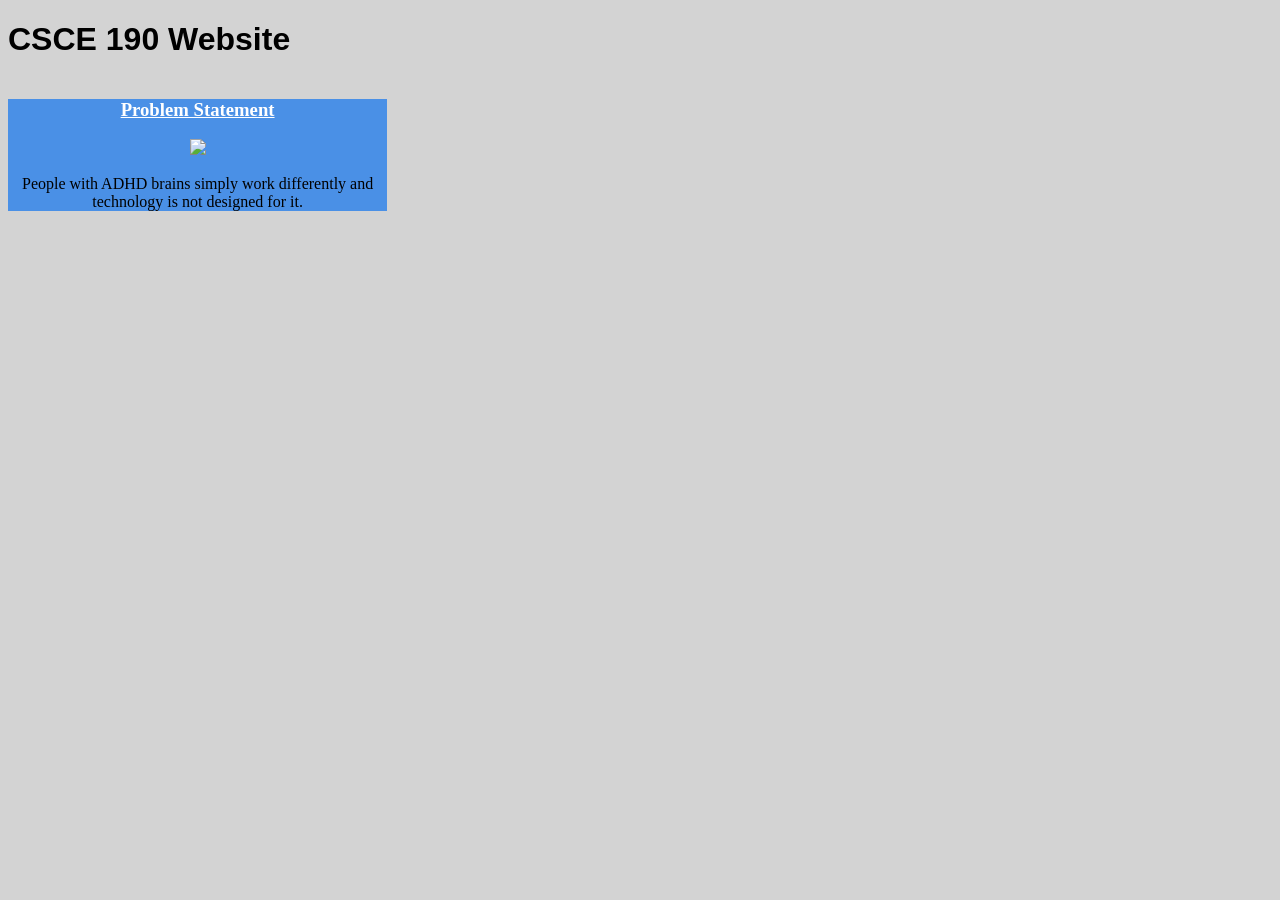
==== FocusHub/index.html @ d00b380f "rename renamed to index" ====
<!DOCTYPE html>
<html>
    <head>
        <meta charset="UTF-8">
        <title>CSCE 190: Ryan Newhouse</title>
        <link rel="stylesheet" href="FocusHub.css">

    </head>
    <body>
            <h1 id="title">CSCE 190 Website</h1>
            <script src="script.js"></script>       
        <div id="outerDiv" class="outerDiv"></div>
        <div class = "projects">
            <!--Problem Statement Assignment-->
            <section class="project">
                <a href="files/FocusHub - CSCE190.pdf"><h3>Problem Statement</h3></a>
                <a href="files/FocusHub - CSCE190.pdf"><img src="images/prblem.png"></a>
                <p>People with ADHD brains simply work differently and technology is not designed for it.</p>
            </section>
    </body>
</html>
---- FocusHub/FocusHub.css ----
body {
    background-color: lightgray;
}
.outerDiv {
    display:flex;
    flex-wrap:wrap;
}

.projects {
    padding: auto;
    text-align: center;
    width: 30%;
    background-color: rgb(74, 144, 230);
}

a {
    color:white;
}

#title {
    font-family: sans-serif;
    white-space: nowrap;
    cursor: default;
}
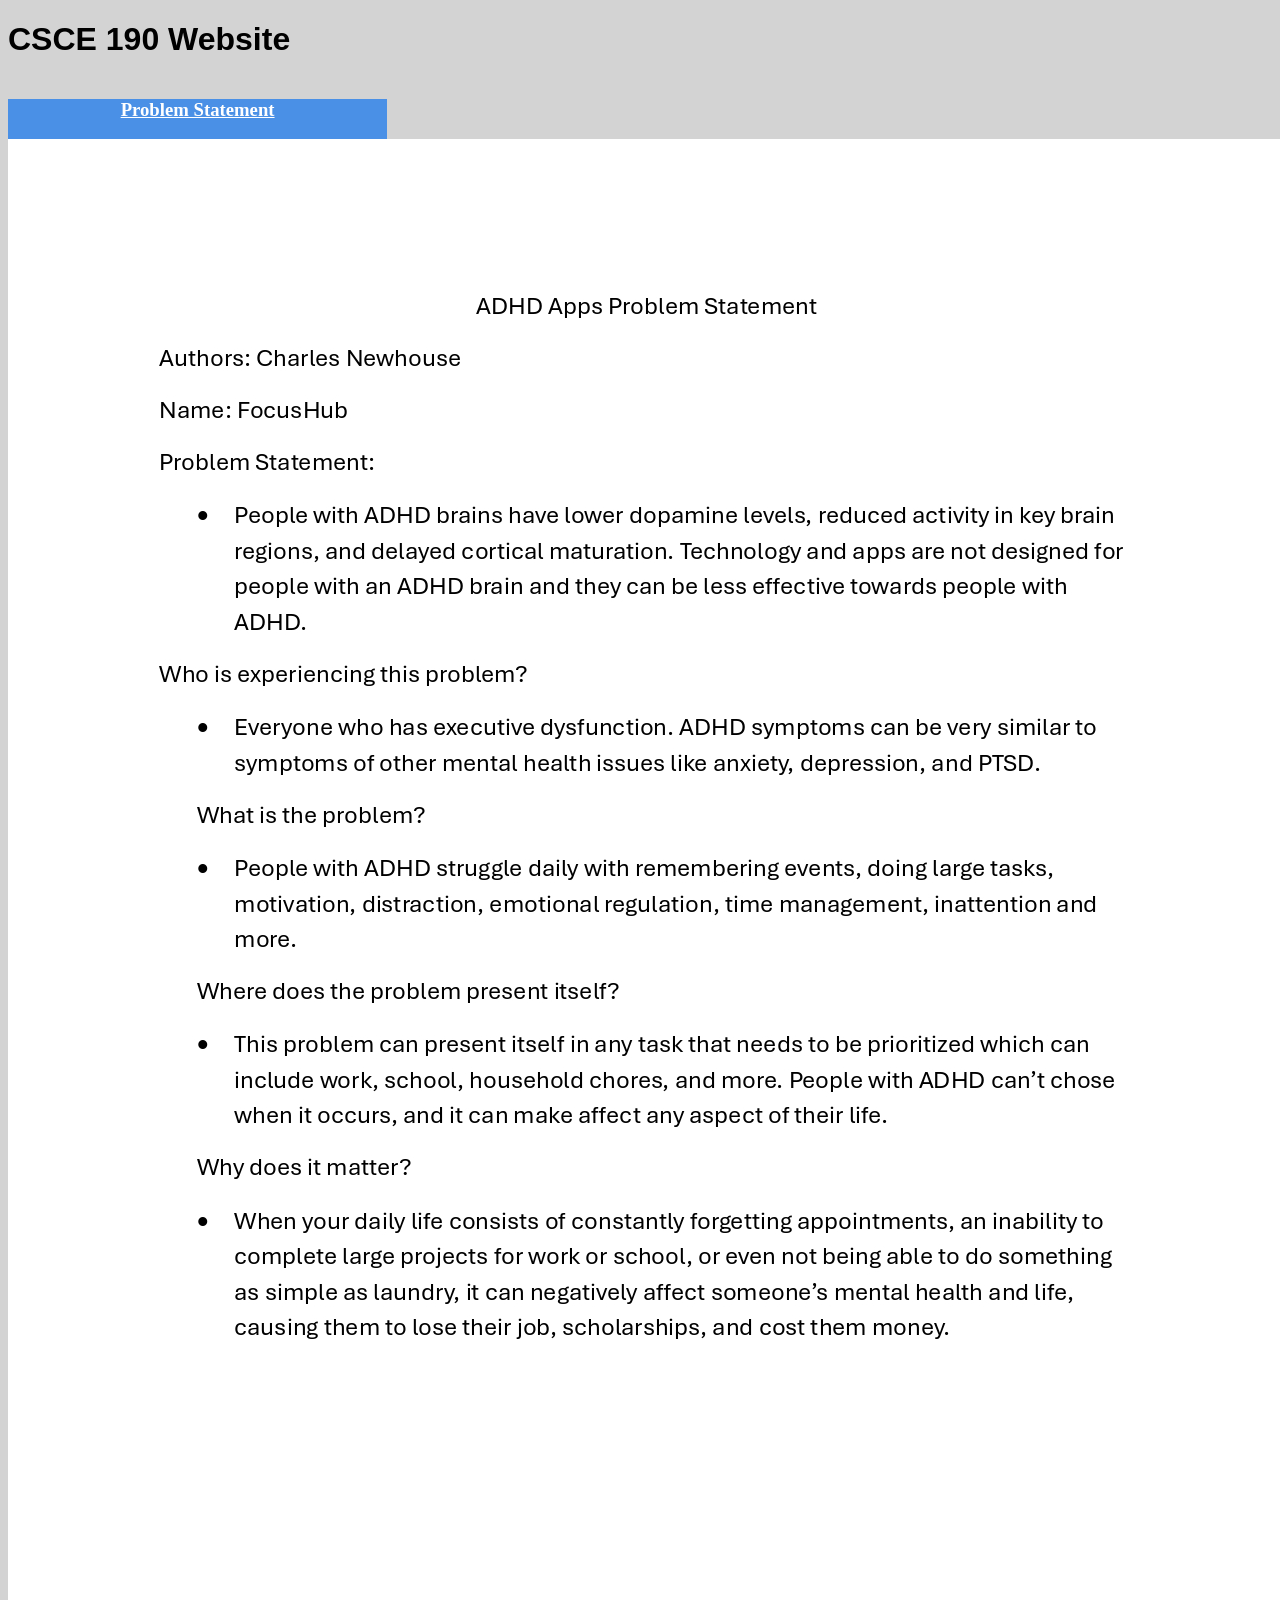
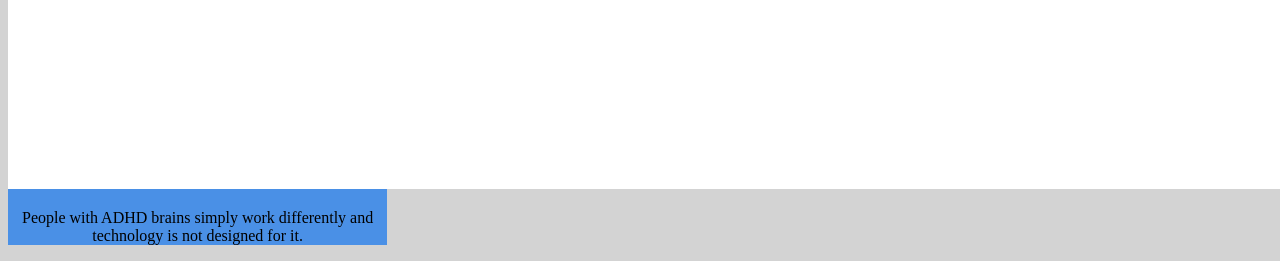
==== commit 0594c1cb: "Update index.html fixed files instead of images" ====
--- a/FocusHub/index.html
+++ b/FocusHub/index.html
@@ -14,7 +14,7 @@
             <!--Problem Statement Assignment-->
             <section class="project">
                 <a href="files/FocusHub - CSCE190.pdf"><h3>Problem Statement</h3></a>
-                <a href="files/FocusHub - CSCE190.pdf"><img src="images/prblem.png"></a>
+                <a href="files/FocusHub - CSCE190.pdf"><img src="files/prblem.jpg"></a>
                 <p>People with ADHD brains simply work differently and technology is not designed for it.</p>
             </section>
     </body>
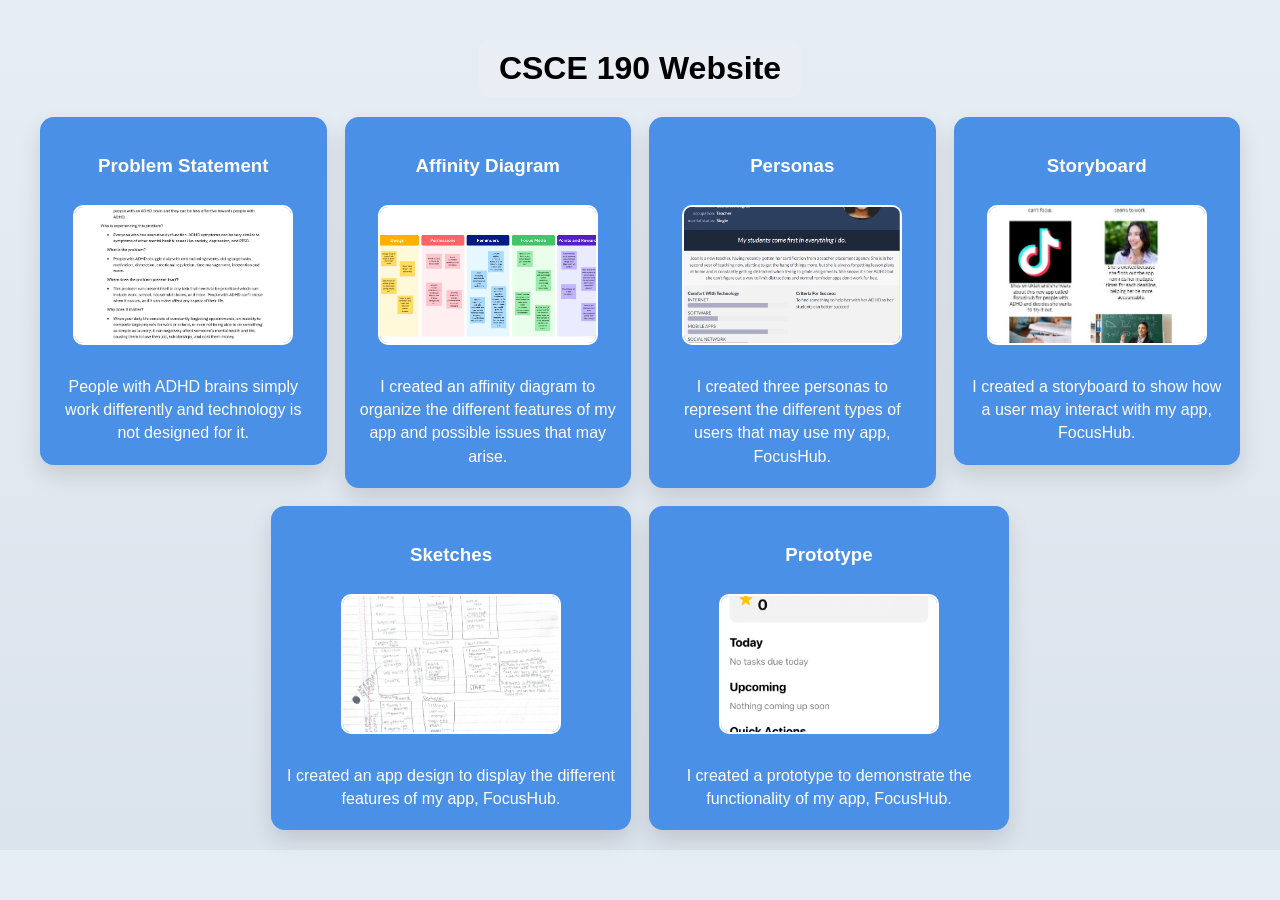
==== commit f3b235d5: "Finish FocusHub" ====
--- a/FocusHub/index.html
+++ b/FocusHub/index.html
@@ -9,13 +9,61 @@
     <body>
             <h1 id="title">CSCE 190 Website</h1>
             <script src="script.js"></script>       
-        <div id="outerDiv" class="outerDiv"></div>
         <div class = "projects">
             <!--Problem Statement Assignment-->
             <section class="project">
                 <a href="files/FocusHub - CSCE190.pdf"><h3>Problem Statement</h3></a>
-                <a href="files/FocusHub - CSCE190.pdf"><img src="files/prblem.jpg"></a>
-                <p>People with ADHD brains simply work differently and technology is not designed for it.</p>
+                <a href="files/FocusHub - CSCE190.pdf"><img src="images/prblem.jpg"></a>
+                <p>People with ADHD brains simply work differently and technology
+                     is not designed for it.</p>
             </section>
+         
+        <!--Affinity Diagram Assignment -->
+            <section class="project">
+                <a href="files/FocusHub_Affinity.pdf"><h3>Affinity Diagram</h3></a>
+                <a href="files/FocusHub_Affinity.pdf"><img src="images/affinity.png"></a>
+                <p>
+                I created an affinity diagram to organize the different
+                 features of my app and possible issues that may arise.
+                </p>
+            </section>
+
+            <!--Personas Assignment -->
+            <section class="project">
+                <a href="files/FocusHub_Personas.pdf"><h3>Personas</h3></a>
+                <a href="files/FocusHub_Personas.pdf"><img src="images/personas.jpg"></a>
+                <p>
+                    I created three personas to represent the different types of
+                     users that may use my app, FocusHub. 
+                </p>
+            </section>
+            <!--Storyboard Assignment-->
+            <section class="project">
+                <a href="files/FocusHub_Scenarios.pdf"><h3>Storyboard</h3></a>
+                <a href="files/FocusHub_Scenarios.pdf"><img src="images/scenarios.jpg"></a>
+                <p>
+                    I created a storyboard to show how a user may interact with
+                     my app, FocusHub. 
+                </p>
+            </section>
+            <section class="project">
+                <a href="files/FocusHub_Sketches.pdf"><h3>Sketches</h3></a>
+                <a href="files/FocusHub_Sketches.pdf"><img src="images/sketches.jpg"></a>
+                <p>
+                    I created an app design to display the different features 
+                    of my app, FocusHub. 
+                </p>
+            </section>
+            <!--Prototype Assignment-->
+            <section class="project">
+                <a href="https://www.youtube.com/watch?si=2aXBWbVk9FEORQue&v=C-BaSm78Lyo&feature=youtu.be"><h3>Prototype</h3></a>
+                <a href="https://www.youtube.com/watch?si=2aXBWbVk9FEORQue&v=C-BaSm78Lyo&feature=youtu.be"><img src="images/prototype.jpeg"></a>
+                <p>
+                    I created a prototype to demonstrate the functionality
+                     of my app, FocusHub. 
+                </p>
+            </section>
+        </div>
+
     </body>
 </html>
--- a/FocusHub/FocusHub.css
+++ b/FocusHub/FocusHub.css
@@ -1,25 +1,100 @@
+* {
+    box-sizing: border-box;
+}
 
 body {
-    background-color: lightgray;
-}
-.outerDiv {
-    display:flex;
-    flex-wrap:wrap;
+    margin: 0;
+    padding: 20px;
+    background: linear-gradient(180deg, #e7edf4 0%, #dbe3ec 100%);
 }
 
 .projects {
-    padding: auto;
+        display: flex;
+        flex-wrap: wrap;
+        gap: 18px;
+        align-items: flex-start;
+        justify-content: center;
+        max-width: 1200px;
+        margin: 0 auto;
+}
+
+
+.project img{
+    width: 100%;
+    max-width: 220px;
+    height: 140px;
+    object-fit: cover;
+    margin: 10px;
+    border: 2px solid white;
+    display: block;
+    margin: 0 auto;
+    border-radius: 10px;
+}
+
+.project p {
+    color: white;
     text-align: center;
-    width: 30%;
+    font-family: sans-serif;
+    line-height: 1.45;
+    margin: 12px 0 0;
+}
+.project {
+    flex: 1 1 280px;
+    max-width: 360px;
+    margin: 0;
+    padding: 20px 14px;
     background-color: rgb(74, 144, 230);
+    border-radius: 14px;
+    box-shadow: 0 10px 22px rgba(0, 0, 0, 0.12);
+    transition: transform 0.2s ease, box-shadow 0.2s ease;
+}
+
+.project:hover {
+    transform: translateY(-3px);
+    box-shadow: 0 14px 26px rgba(0, 0, 0, 0.18);
 }
 
 a {
     color:white;
+    text-align: center;
+    font-family: sans-serif;
+    margin: 8px;
+    text-decoration: none;
+}
+
+.project h3 {
+    margin: 0 0 10px;
 }
 
 #title {
     font-family: sans-serif;
     white-space: nowrap;
-    cursor: default;
-}+    cursor: pointer;
+    text-align: center;
+    display: block;
+    margin: 20px auto;
+    width: fit-content;
+    padding: 10px 20px;
+    background-color: rgba(255,255,255,0.1);
+    border-radius: 8px;
+    transition: background-color 0.3s;
+}
+
+#title:hover {
+    background-color: rgba(255,255,255,0.2);
+}
+
+@media (max-width: 700px) {
+    body {
+        padding: 14px;
+    }
+
+    .projects {
+        gap: 14px;
+    }
+
+    .project {
+        flex-basis: 100%;
+        max-width: 100%;
+    }
+}
